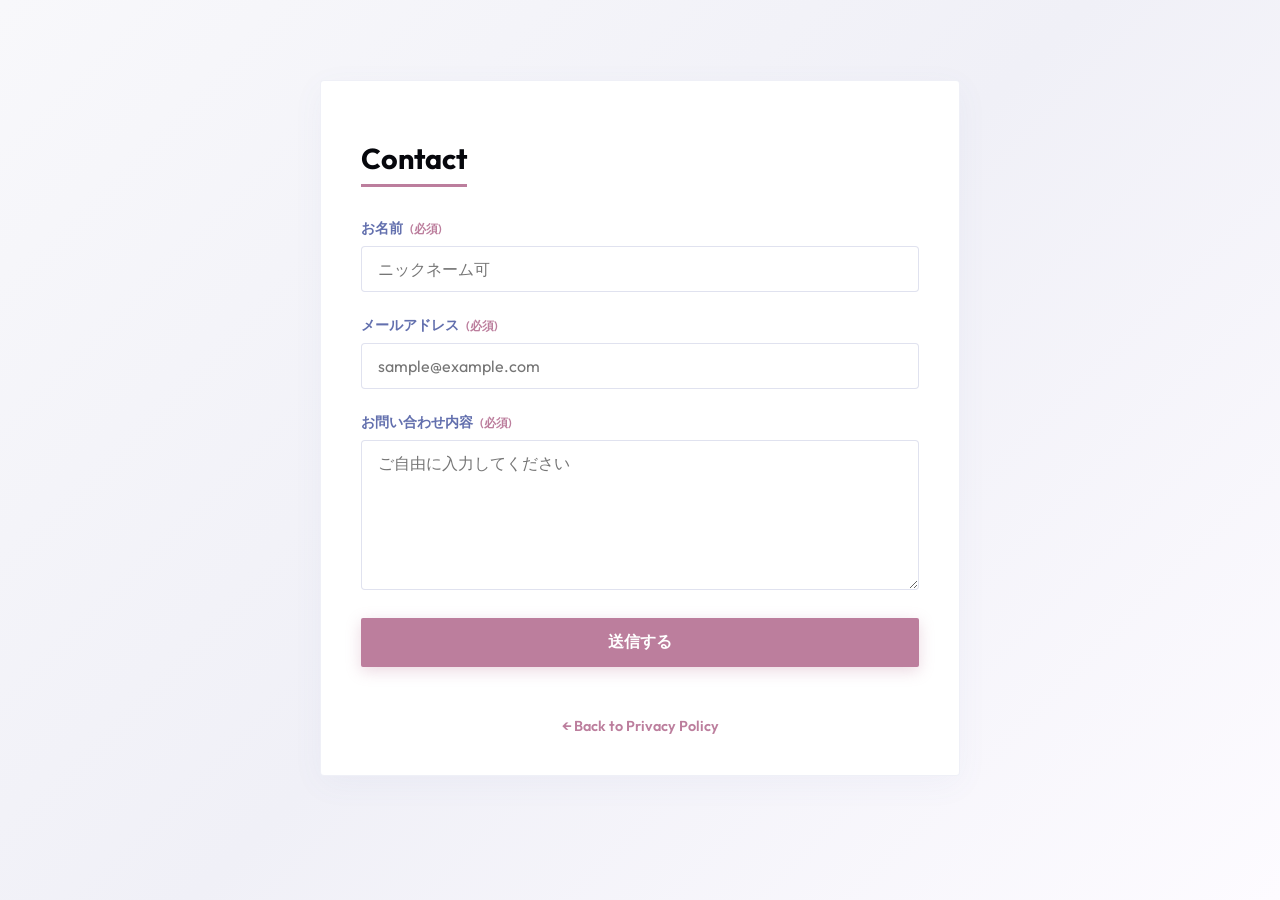
==== contact.html @ 36ad0f2e "Initial commit: n=1 Webサイト公開" ====
<!DOCTYPE html>
<html lang="ja">
<head>
    <meta charset="UTF-8">
    <meta name="viewport" content="width=device-width, initial-scale=1.0">
    <title>Contact | n=1</title>
    <link rel="stylesheet" href="style.css">
    <style>
        .contact-container {
            max-width: 600px;
            margin: 80px auto;
            padding: 40px;
            text-align: left;
        }

        .contact-title {
            color: var(--text-color);
            font-size: 1.8rem;
            font-weight: 700;
            margin-bottom: 2rem;
            border-bottom: 3px solid var(--accent-color);
            display: inline-block;
            padding-bottom: 0.5rem;
        }

        .form-group {
            margin-bottom: 1.5rem;
        }

        label {
            display: block;
            font-size: 0.9rem;
            font-weight: 600;
            color: var(--primary-color);
            margin-bottom: 0.5rem;
        }

        input[type="text"],
        input[type="email"],
        textarea {
            width: 100%;
            padding: 12px 16px;
            font-size: 16px; 
            font-family: inherit;
            border: 1px solid rgba(99, 112, 174, 0.2);
            border-radius: var(--radius-card);
            background-color: #fff;
            color: var(--text-color);
            box-sizing: border-box;
            transition: border-color 0.2s, box-shadow 0.2s;
        }

        input:focus,
        textarea:focus {
            outline: none;
            border-color: var(--primary-color);
            box-shadow: 0 0 0 3px rgba(99, 112, 174, 0.1);
        }

        textarea {
            min-height: 150px;
            resize: vertical;
        }

        .submit-btn {
            display: inline-flex;
            align-items: center;
            justify-content: center;
            width: 100%;
            padding: 14px;
            background: var(--accent-color);
            color: white;
            border: none;
            border-radius: var(--radius-button);
            font-size: 16px;
            font-weight: 700;
            cursor: pointer;
            transition: transform 0.2s, opacity 0.2s, filter 0.2s;
            box-shadow: 0 4px 15px rgba(188, 126, 157, 0.3);
        }

        .submit-btn:hover {
            filter: brightness(1.1);
            transform: translateY(-1px);
        }

        .submit-btn:active {
            transform: translateY(0);
        }

        .submit-btn:disabled {
            background-color: var(--secondary-color);
            cursor: not-allowed;
            opacity: 0.8;
            transform: none;
        }

        #status-message {
            margin-top: 1.5rem;
            padding: 1rem;
            border-radius: var(--radius-card);
            font-size: 0.95rem;
            display: none;
            text-align: center;
            animation: fadeIn 0.3s ease-in-out;
        }

        @keyframes fadeIn {
            from { opacity: 0; transform: translateY(5px); }
            to { opacity: 1; transform: translateY(0); }
        }

        .status-success {
            background-color: rgba(99, 112, 174, 0.08);
            color: var(--primary-color);
            border: 1px solid rgba(99, 112, 174, 0.15);
            display: block !important;
        }

        .status-error {
            background-color: rgba(188, 126, 157, 0.08);
            color: var(--accent-color);
            border: 1px solid rgba(188, 126, 157, 0.15);
            display: block !important;
        }

        .loading-dots::after {
            content: '.';
            animation: dots 1.5s steps(5, end) infinite;
        }

        @keyframes dots {
            0%, 20% { content: '.'; }
            40% { content: '..'; }
            60% { content: '...'; }
            80%, 100% { content: ''; }
        }

        .footer-action {
            margin-top: 3rem;
            text-align: center;
        }

        .back-link {
            font-size: 0.9rem;
            color: var(--accent-color);
            text-decoration: none;
            font-weight: 600;
            transition: opacity 0.2s;
        }

        .back-link:hover {
            opacity: 0.6;
            color: var(--accent-color);
        }

        .honeypot-field {
            display: none !important;
            visibility: hidden;
        }
    </style>
</head>
<body class="contact-page">
    <div class="gradient-bg"></div>

    <div class="container">
        <div class="contact-container content-card">
            <h1 class="contact-title">Contact</h1>
            
            <form id="contact-form">
                <div class="form-group">
                    <label for="name">お名前 <span style="font-size: 0.75rem; color: var(--accent-color); margin-left: 4px;">(必須)</span></label>
                    <input type="text" id="name" name="name" required placeholder="ニックネーム可">
                </div>
                
                <div class="form-group">
                    <label for="email">メールアドレス <span style="font-size: 0.75rem; color: var(--accent-color); margin-left: 4px;">(必須)</span></label>
                    <input type="email" id="email" name="email" required placeholder="sample@example.com">
                </div>
                
                <div class="form-group">
                    <label for="message">お問い合わせ内容 <span style="font-size: 0.75rem; color: var(--accent-color); margin-left: 4px;">(必須)</span></label>
                    <textarea id="message" name="message" required placeholder="ご自由に入力してください"></textarea>
                </div>
                
                <div class="form-group honeypot-field">
                    <label for="honeypot">Do not fill this</label>
                    <input type="text" id="honeypot" name="honeypot" tabindex="-1" autocomplete="off">
                </div>
                
                <button type="submit" id="submit-btn" class="submit-btn transition">
                    <span id="btn-text">送信する</span>
                </button>
            </form>

            <div id="status-message"></div>

            <div class="footer-action">
                <a href="privacy.html" class="back-link">← Back to Privacy Policy</a>
            </div>
        </div>
    </div>

    <script>
        const form = document.getElementById('contact-form');
        const submitBtn = document.getElementById('submit-btn');
        const btnText = document.getElementById('btn-text');
        const statusMsg = document.getElementById('status-message');

        const ENCODED_URL = 'aHR0cHM6Ly9zY3JpcHQuZ29vZ2xlLmNvbS9tYWNyb3Mvcy9BS2Z5Y2J3cXV2dGU0eEc0TXIyRFhZWHFVZTQyM0Y3dE14U3pBUUxuMnJIQnhnQWJLY3VtYUVFSlA1WlNjZ3VZYWRVVFE5dWgvZXhlYw=='; 
        const GAS_URL = ENCODED_URL ? atob(ENCODED_URL) : '';

        form.addEventListener('submit', async (e) => {
            e.preventDefault();

            if (form.honeypot.value) {
                statusMsg.textContent = 'お問い合わせを受け付けました。ありがとうございます。';
                statusMsg.classList.add('status-success');
                form.reset();
                btnText.textContent = '送信完了';
                return;
            }

            if (!GAS_URL) {
                alert('GASのURLが設定されていません。');
                return;
            }

            submitBtn.disabled = true;
            btnText.innerHTML = '送信中<span class="loading-dots"></span>';
            statusMsg.className = '';
            statusMsg.style.display = 'none';

            const formData = new FormData(form);
            const data = {
                name: formData.get('name'),
                email: formData.get('email'),
                message: formData.get('message'),
                honeypot: formData.get('honeypot')
            };

            try {
                const response = await fetch(GAS_URL, {
                    method: 'POST',
                    mode: 'no-cors',
                    headers: {
                        'Content-Type': 'text/plain'
                    },
                    body: JSON.stringify(data)
                });

                statusMsg.textContent = 'お問い合わせを受け付けました。ありがとうございます。';
                statusMsg.classList.add('status-success');
                form.reset();
                btnText.textContent = '送信完了';

            } catch (error) {
                statusMsg.textContent = '送信に失敗しました。時間をおいて再度お試しください。';
                statusMsg.classList.add('status-error');
                submitBtn.disabled = false;
                btnText.textContent = '送信する';
            }
        });
    </script>
</body>
</html>
---- style.css ----
@import url('https://fonts.googleapis.com/css2?family=Outfit:wght@300;400;600;700&display=swap');

:root {
    --bg-color: rgb(248, 248, 251);
    --text-color: rgb(6, 7, 12);
    --primary-color: rgb(99, 112, 174);
    --secondary-color: rgb(210, 169, 208);
    --accent-color: rgb(188, 126, 157);
    
    --spacing-section: 100px;
    --spacing-item: 45px;
    
    --radius-card: 4px;
    --radius-button: 2px;
    --radius-icon: 8px;
}

body {
    margin: 0;
    font-family: 'Outfit', 'Helvetica Neue', Arial, 'Hiragino Kaku Gothic ProN', sans-serif;
    background-color: var(--bg-color);
    color: var(--text-color);
    display: flex;
    justify-content: center;
    min-height: 100vh;
    padding: 0;
    overflow-x: hidden;
}

.gradient-bg {
    background: linear-gradient(135deg, var(--bg-color) 0%, #f0f0f7 50%, #fdfbff 100%);
    position: fixed;
    top: 0;
    left: 0;
    width: 100%;
    height: 100%;
    z-index: -1;
}

.content-card {
    background: white;
    border: 1px solid rgba(99, 112, 174, 0.1);
    border-radius: var(--radius-card);
    box-shadow: 0 8px 32px 0 rgba(99, 112, 174, 0.05);
}

.container {
    width: 100%;
    max-width: 640px;
    text-align: center;
}

.text-image {
    display: block;
    margin: 0 auto;
    max-width: 100%;
    height: auto;
}

header {
    margin-bottom: var(--spacing-section);
}

.title-img {
    max-height: 55px;
    margin-bottom: 20px;
}

.profile-text {
    color: var(--primary-color);
    font-size: 15px;
    letter-spacing: 0.05em;
    font-weight: 500;
}

.app-section {
    margin-bottom: var(--spacing-section);
}

.section-img {
    max-height: 28px;
    margin-bottom: var(--spacing-item);
}

.app-card {
    text-decoration: none;
    color: inherit;
    display: flex;
    flex-direction: column;
    align-items: center;
    transition: transform 0.25s ease, opacity 0.25s ease;
}

.app-card:hover {
    transform: translateY(-4px);
    opacity: 0.7;
}

.app-icon {
    width: 72px;
    height: 72px;
    border-radius: var(--radius-icon);
    background-color: white;
    box-shadow: 0 10px 20px rgba(99, 112, 174, 0.12);
    margin-bottom: 20px;
    overflow: hidden;
}

.app-icon img {
    width: 100%;
    height: 100%;
    object-fit: cover;
}

.app-name {
    font-size: 22px;
    font-weight: 700;
    margin-bottom: 8px;
    letter-spacing: 0.02em;
}

.app-desc {
    font-size: 14px;
    color: var(--secondary-color);
    max-width: 320px;
    line-height: 1.7;
}

footer {
    margin-top: var(--spacing-section);
    padding-top: 40px;
    border-top: 1px solid rgba(99, 112, 174, 0.1);
}

.policy-link {
    text-decoration: none;
    color: var(--accent-color);
    font-size: 13px;
    font-weight: 600;
    transition: opacity 0.3s;
}

.policy-link:hover {
    opacity: 0.6;
}

.copyright {
    font-size: 12px;
    color: var(--secondary-color);
    margin-top: 15px;
}
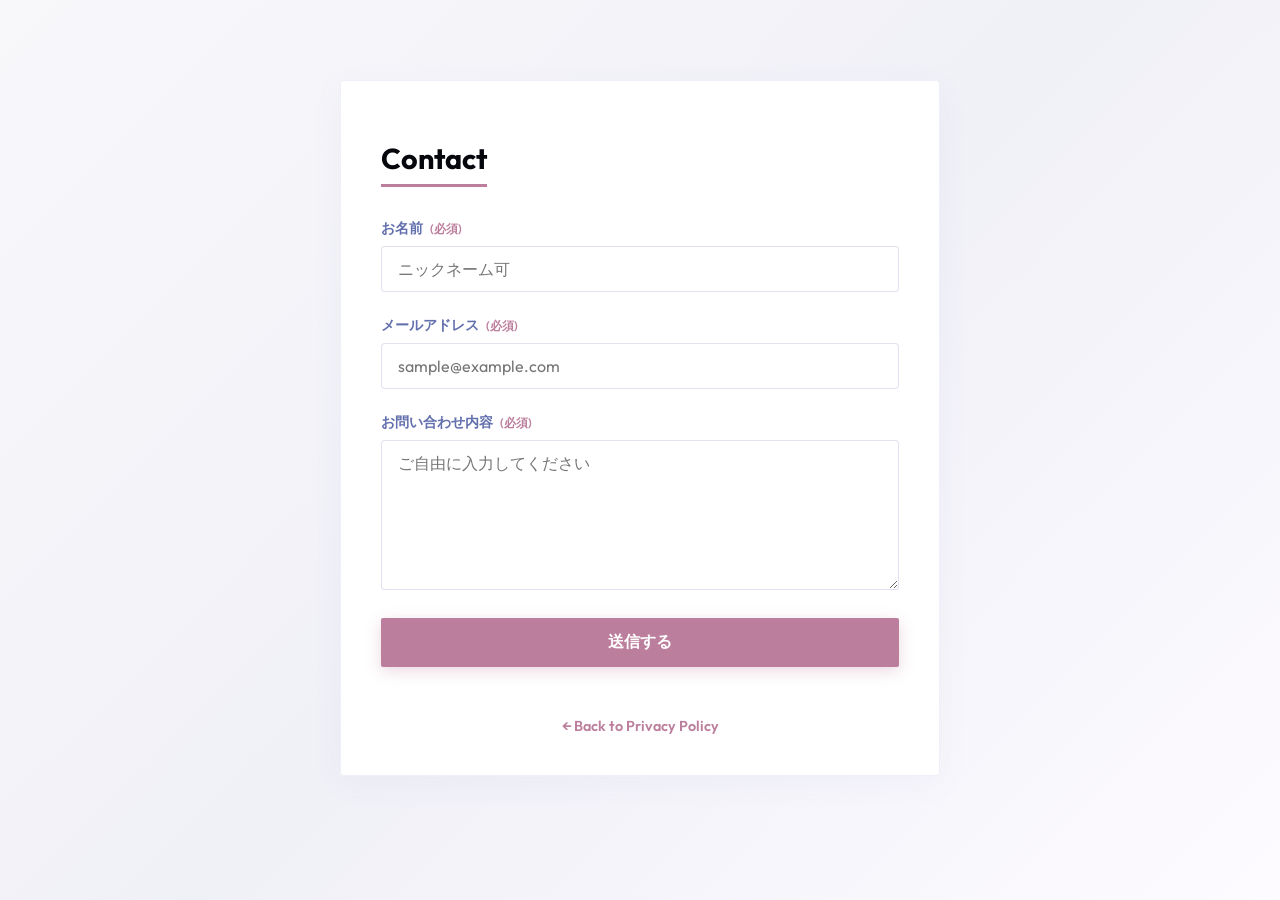
==== commit 9dbdb133: "スマホ用レイアウト調整" ====
--- a/contact.html
+++ b/contact.html
@@ -11,6 +11,7 @@
             margin: 80px auto;
             padding: 40px;
             text-align: left;
+            box-sizing: border-box;
         }
 
         .contact-title {
@@ -158,6 +159,12 @@
             display: none !important;
             visibility: hidden;
         }
+        @media (max-width: 480px) {
+            .contact-container {
+                margin: 40px auto;
+                padding: 24px;
+            }
+        }
     </style>
 </head>
 <body class="contact-page">
--- a/style.css
+++ b/style.css
@@ -48,6 +48,8 @@
     width: 100%;
     max-width: 640px;
     text-align: center;
+    padding: 0 20px;
+    box-sizing: border-box;
 }
 
 .text-image {
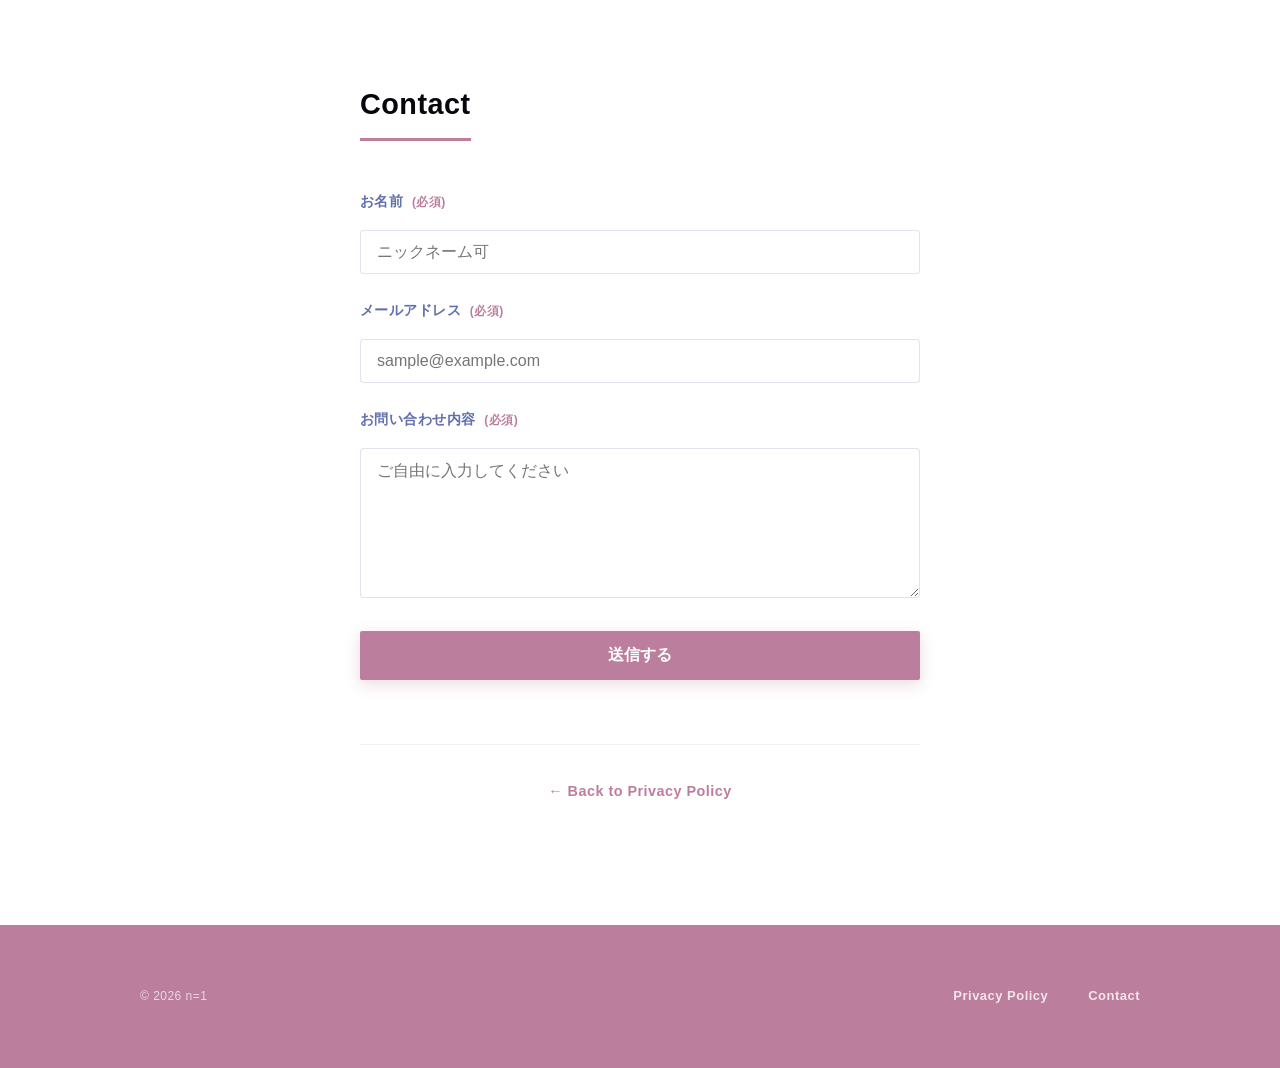
==== commit b2389f36: "Refine layout, spacing, and privacy policy for a better user experience" ====
--- a/contact.html
+++ b/contact.html
@@ -4,174 +4,12 @@
     <meta charset="UTF-8">
     <meta name="viewport" content="width=device-width, initial-scale=1.0">
     <title>Contact | n=1</title>
+    <meta name="description" content="Contact n=1. Please feel free to reach out for inquiries or feedback.">
     <link rel="stylesheet" href="style.css">
-    <style>
-        .contact-container {
-            max-width: 600px;
-            margin: 80px auto;
-            padding: 40px;
-            text-align: left;
-            box-sizing: border-box;
-        }
-
-        .contact-title {
-            color: var(--text-color);
-            font-size: 1.8rem;
-            font-weight: 700;
-            margin-bottom: 2rem;
-            border-bottom: 3px solid var(--accent-color);
-            display: inline-block;
-            padding-bottom: 0.5rem;
-        }
-
-        .form-group {
-            margin-bottom: 1.5rem;
-        }
-
-        label {
-            display: block;
-            font-size: 0.9rem;
-            font-weight: 600;
-            color: var(--primary-color);
-            margin-bottom: 0.5rem;
-        }
-
-        input[type="text"],
-        input[type="email"],
-        textarea {
-            width: 100%;
-            padding: 12px 16px;
-            font-size: 16px; 
-            font-family: inherit;
-            border: 1px solid rgba(99, 112, 174, 0.2);
-            border-radius: var(--radius-card);
-            background-color: #fff;
-            color: var(--text-color);
-            box-sizing: border-box;
-            transition: border-color 0.2s, box-shadow 0.2s;
-        }
-
-        input:focus,
-        textarea:focus {
-            outline: none;
-            border-color: var(--primary-color);
-            box-shadow: 0 0 0 3px rgba(99, 112, 174, 0.1);
-        }
-
-        textarea {
-            min-height: 150px;
-            resize: vertical;
-        }
-
-        .submit-btn {
-            display: inline-flex;
-            align-items: center;
-            justify-content: center;
-            width: 100%;
-            padding: 14px;
-            background: var(--accent-color);
-            color: white;
-            border: none;
-            border-radius: var(--radius-button);
-            font-size: 16px;
-            font-weight: 700;
-            cursor: pointer;
-            transition: transform 0.2s, opacity 0.2s, filter 0.2s;
-            box-shadow: 0 4px 15px rgba(188, 126, 157, 0.3);
-        }
-
-        .submit-btn:hover {
-            filter: brightness(1.1);
-            transform: translateY(-1px);
-        }
-
-        .submit-btn:active {
-            transform: translateY(0);
-        }
-
-        .submit-btn:disabled {
-            background-color: var(--secondary-color);
-            cursor: not-allowed;
-            opacity: 0.8;
-            transform: none;
-        }
-
-        #status-message {
-            margin-top: 1.5rem;
-            padding: 1rem;
-            border-radius: var(--radius-card);
-            font-size: 0.95rem;
-            display: none;
-            text-align: center;
-            animation: fadeIn 0.3s ease-in-out;
-        }
-
-        @keyframes fadeIn {
-            from { opacity: 0; transform: translateY(5px); }
-            to { opacity: 1; transform: translateY(0); }
-        }
-
-        .status-success {
-            background-color: rgba(99, 112, 174, 0.08);
-            color: var(--primary-color);
-            border: 1px solid rgba(99, 112, 174, 0.15);
-            display: block !important;
-        }
-
-        .status-error {
-            background-color: rgba(188, 126, 157, 0.08);
-            color: var(--accent-color);
-            border: 1px solid rgba(188, 126, 157, 0.15);
-            display: block !important;
-        }
-
-        .loading-dots::after {
-            content: '.';
-            animation: dots 1.5s steps(5, end) infinite;
-        }
-
-        @keyframes dots {
-            0%, 20% { content: '.'; }
-            40% { content: '..'; }
-            60% { content: '...'; }
-            80%, 100% { content: ''; }
-        }
-
-        .footer-action {
-            margin-top: 3rem;
-            text-align: center;
-        }
-
-        .back-link {
-            font-size: 0.9rem;
-            color: var(--accent-color);
-            text-decoration: none;
-            font-weight: 600;
-            transition: opacity 0.2s;
-        }
-
-        .back-link:hover {
-            opacity: 0.6;
-            color: var(--accent-color);
-        }
-
-        .honeypot-field {
-            display: none !important;
-            visibility: hidden;
-        }
-        @media (max-width: 480px) {
-            .contact-container {
-                margin: 40px auto;
-                padding: 24px;
-            }
-        }
-    </style>
 </head>
 <body class="contact-page">
-    <div class="gradient-bg"></div>
-
     <div class="container">
-        <div class="contact-container content-card">
+        <div class="contact-container">
             <h1 class="contact-title">Contact</h1>
             
             <form id="contact-form">
@@ -207,6 +45,16 @@
             </div>
         </div>
     </div>
+
+    <footer class="main-footer">
+      <div class="footer-inner">
+        <nav class="footer-nav">
+          <a href="privacy.html" class="footer-link-white">Privacy Policy</a>
+          <a href="contact.html" class="footer-link-white">Contact</a>
+        </nav>
+        <div class="footer-copyright-white">© 2026 n=1</div>
+      </div>
+    </footer>
 
     <script>
         const form = document.getElementById('contact-form');
@@ -270,4 +118,4 @@
         });
     </script>
 </body>
-</html>
+</html>
--- a/style.css
+++ b/style.css
@@ -1,18 +1,12 @@
-@import url('https://fonts.googleapis.com/css2?family=Outfit:wght@300;400;600;700&display=swap');
-
+/* --- Variables & Base Settings --- */
 :root {
-    --bg-color: rgb(248, 248, 251);
+    --bg-color: rgb(255, 255, 255);
     --text-color: rgb(6, 7, 12);
     --primary-color: rgb(99, 112, 174);
     --secondary-color: rgb(210, 169, 208);
     --accent-color: rgb(188, 126, 157);
-    
-    --spacing-section: 100px;
-    --spacing-item: 45px;
-    
     --radius-card: 4px;
     --radius-button: 2px;
-    --radius-icon: 8px;
 }
 
 body {
@@ -21,133 +15,271 @@
     background-color: var(--bg-color);
     color: var(--text-color);
     display: flex;
-    justify-content: center;
+    flex-direction: column;
     min-height: 100vh;
-    padding: 0;
-    overflow-x: hidden;
-}
-
-.gradient-bg {
-    background: linear-gradient(135deg, var(--bg-color) 0%, #f0f0f7 50%, #fdfbff 100%);
-    position: fixed;
-    top: 0;
-    left: 0;
-    width: 100%;
-    height: 100%;
-    z-index: -1;
-}
-
-.content-card {
-    background: white;
-    border: 1px solid rgba(99, 112, 174, 0.1);
-    border-radius: var(--radius-card);
-    box-shadow: 0 8px 32px 0 rgba(99, 112, 174, 0.05);
+    line-height: 1.75;
+    letter-spacing: 0.03em;
+}
+
+p {
+    margin-bottom: 1.5rem;
 }
 
 .container {
     width: 100%;
-    max-width: 640px;
+    max-width: 800px;
+    margin: 0 auto;
+    padding: 0 20px;
+    box-sizing: border-box;
+    flex: 1;
+}
+
+/* --- Common Components --- */
+.back-link {
+    font-size: 0.9rem;
+    color: var(--accent-color);
+    text-decoration: none;
+    font-weight: 600;
+    transition: opacity 0.2s, transform 0.2s;
+    display: inline-block;
+}
+
+.back-link:hover {
+    opacity: 0.7;
+    transform: translateX(-4px);
+}
+
+.footer-action {
+    margin-top: 4rem;
+    padding-top: 2rem;
+    border-top: 1px solid rgba(99, 112, 174, 0.1);
     text-align: center;
-    padding: 0 20px;
-    box-sizing: border-box;
-}
-
-.text-image {
-    display: block;
+}
+
+/* --- Footer --- */
+.main-footer {
+    background-color: var(--accent-color);
+    color: white;
+    padding: 60px 20px;
+    width: 100%;
+    box-sizing: border-box;
+}
+
+.footer-inner {
+    max-width: 1000px;
     margin: 0 auto;
-    max-width: 100%;
-    height: auto;
-}
-
-header {
-    margin-bottom: var(--spacing-section);
-}
-
-.title-img {
-    max-height: 55px;
-    margin-bottom: 20px;
-}
-
-.profile-text {
-    color: var(--primary-color);
-    font-size: 15px;
-    letter-spacing: 0.05em;
-    font-weight: 500;
-}
-
-.app-section {
-    margin-bottom: var(--spacing-section);
-}
-
-.section-img {
-    max-height: 28px;
-    margin-bottom: var(--spacing-item);
-}
-
-.app-card {
-    text-decoration: none;
-    color: inherit;
     display: flex;
     flex-direction: column;
     align-items: center;
-    transition: transform 0.25s ease, opacity 0.25s ease;
-}
-
-.app-card:hover {
-    transform: translateY(-4px);
-    opacity: 0.7;
-}
-
-.app-icon {
-    width: 72px;
-    height: 72px;
-    border-radius: var(--radius-icon);
-    background-color: white;
-    box-shadow: 0 10px 20px rgba(99, 112, 174, 0.12);
-    margin-bottom: 20px;
-    overflow: hidden;
-}
-
-.app-icon img {
-    width: 100%;
-    height: 100%;
-    object-fit: cover;
-}
-
-.app-name {
-    font-size: 22px;
-    font-weight: 700;
-    margin-bottom: 8px;
-    letter-spacing: 0.02em;
-}
-
-.app-desc {
-    font-size: 14px;
-    color: var(--secondary-color);
-    max-width: 320px;
-    line-height: 1.7;
-}
-
-footer {
-    margin-top: var(--spacing-section);
-    padding-top: 40px;
-    border-top: 1px solid rgba(99, 112, 174, 0.1);
-}
-
-.policy-link {
+    gap: 32px;
+}
+
+@media (min-width: 640px) {
+    .footer-inner { flex-direction: row-reverse; justify-content: space-between; }
+}
+
+.footer-nav { display: flex; flex-direction: column; align-items: center; gap: 20px; }
+@media (min-width: 640px) { .footer-nav { flex-direction: row; gap: 40px; } }
+
+.footer-link-white {
     text-decoration: none;
-    color: var(--accent-color);
+    color: rgba(255, 255, 255, 0.8);
     font-size: 13px;
     font-weight: 600;
-    transition: opacity 0.3s;
-}
-
-.policy-link:hover {
-    opacity: 0.6;
-}
-
-.copyright {
-    font-size: 12px;
-    color: var(--secondary-color);
-    margin-top: 15px;
-}+    transition: color 0.2s;
+}
+
+.footer-link-white:hover {
+    color: rgba(255, 255, 255, 1);
+}
+
+.footer-copyright-white { font-size: 12px; color: rgba(255, 255, 255, 0.7); }
+
+/* --- Page: Index --- */
+.main-card {
+    max-width: 480px;
+    margin: 60px auto 80px;
+    text-align: center;
+}
+
+.main-card header {
+    margin-bottom: 40px;
+}
+
+.title-img { height: 72px; margin-bottom: 15px; }
+
+.profile-text {
+    font-size: 0.9rem;
+    color: var(--primary-color);
+    letter-spacing: 0.05em;
+    font-weight: 500;
+    opacity: 0.8;
+}
+
+.status-tag {
+    font-size: 10px; letter-spacing: 0.25em; color: var(--accent-color);
+    text-transform: uppercase; border: 1px solid rgba(188, 126, 157, 0.3);
+    padding: 4px 12px; border-radius: 4px; display: inline-block; margin-bottom: 12px;
+}
+
+.headline { font-size: 1.15rem; color: var(--text-color); }
+
+/* --- Page: Privacy --- */
+.policy-container { max-width: 720px; margin: 60px auto 80px; padding: 0 0 40px; }
+
+.policy-title {
+    font-size: 1.8rem; font-weight: 700; margin-bottom: 1.5rem;
+    border-bottom: 3px solid var(--accent-color); display: inline-block;
+    padding-bottom: 0.5rem;
+}
+
+.policy-container h2 {
+    color: var(--primary-color); font-size: 1.15rem; margin-top: 2rem;
+    display: flex; align-items: center;
+}
+
+.policy-container h2::before {
+    content: ""; display: inline-block; width: 4px; height: 1.3rem;
+    background: var(--accent-color); margin-right: 12px; border-radius: 2px;
+}
+
+.app-list { list-style: none; padding: 0; margin-top: 1.5rem; }
+.app-list li { margin-bottom: 1rem; }
+.app-list li::before { content: "•"; color: var(--accent-color); margin-right: 12px; font-weight: bold; }
+
+/* --- Page: Contact --- */
+.contact-container {
+    max-width: 600px;
+    margin: 60px auto 80px;
+    padding: 0 20px 40px;
+    box-sizing: border-box;
+}
+
+@media (max-width: 480px) {
+    .contact-container {
+        margin: 40px auto;
+        padding: 24px 20px;
+    }
+}
+
+.contact-title {
+    color: var(--text-color);
+    font-size: 1.8rem;
+    font-weight: 700;
+    margin-bottom: 3rem;
+    border-bottom: 3px solid var(--accent-color);
+    display: inline-block;
+    padding-bottom: 0.5rem;
+}
+
+#contact-form { display: flex; flex-direction: column; gap: 1.5rem; }
+
+.form-group label {
+    display: block;
+    font-size: 0.9rem;
+    font-weight: 600;
+    color: var(--primary-color);
+    margin-bottom: 1.0rem;
+}
+
+.form-group input, 
+.form-group textarea {
+    width: 100%;
+    padding: 12px 16px;
+    font-size: 16px;
+    font-family: inherit;
+    border: 1px solid rgba(99, 112, 174, 0.2);
+    border-radius: var(--radius-card);
+    background-color: #fff;
+    color: var(--text-color);
+    box-sizing: border-box;
+    transition: border-color 0.2s, box-shadow 0.2s;
+}
+
+.form-group input:focus,
+.form-group textarea:focus {
+    outline: none;
+    border-color: var(--primary-color);
+    box-shadow: 0 0 0 3px rgba(99, 112, 174, 0.1);
+}
+
+.form-group textarea {
+    min-height: 150px;
+    resize: vertical;
+}
+
+.submit-btn {
+    display: inline-flex;
+    align-items: center;
+    justify-content: center;
+    width: 100%;
+    padding: 14px;
+    background: var(--accent-color);
+    color: white;
+    border: none;
+    border-radius: var(--radius-button);
+    font-size: 16px;
+    font-weight: 700;
+    cursor: pointer;
+    transition: transform 0.2s, opacity 0.2s, filter 0.2s;
+    box-shadow: 0 4px 15px rgba(188, 126, 157, 0.3);
+}
+
+.submit-btn:hover {
+    filter: brightness(1.1);
+    transform: translateY(-1px);
+}
+
+.submit-btn:active {
+    transform: translateY(0);
+}
+
+.submit-btn:disabled {
+    background-color: var(--secondary-color);
+    cursor: not-allowed;
+    opacity: 0.8;
+    transform: none;
+}
+
+#status-message {
+    margin-top: 1.5rem;
+    padding: 1rem;
+    border-radius: var(--radius-card);
+    font-size: 0.95rem;
+    display: none;
+    text-align: center;
+    animation: fadeIn 0.3s ease-in-out;
+}
+
+@keyframes fadeIn {
+    from { opacity: 0; transform: translateY(5px); }
+    to { opacity: 1; transform: translateY(0); }
+}
+
+.status-success {
+    background-color: rgba(99, 112, 174, 0.08);
+    color: var(--primary-color);
+    border: 1px solid rgba(99, 112, 174, 0.15);
+    display: block !important;
+}
+
+.status-error {
+    background-color: rgba(188, 126, 157, 0.08);
+    color: var(--accent-color);
+    border: 1px solid rgba(188, 126, 157, 0.15);
+    display: block !important;
+}
+
+.loading-dots::after {
+    content: '.';
+    animation: dots 1.5s steps(5, end) infinite;
+}
+
+@keyframes dots {
+    0%, 20% { content: '.'; }
+    40% { content: '..'; }
+    60% { content: '...'; }
+    80%, 100% { content: ''; }
+}
+
+.honeypot-field { display: none !important; visibility: hidden; }
